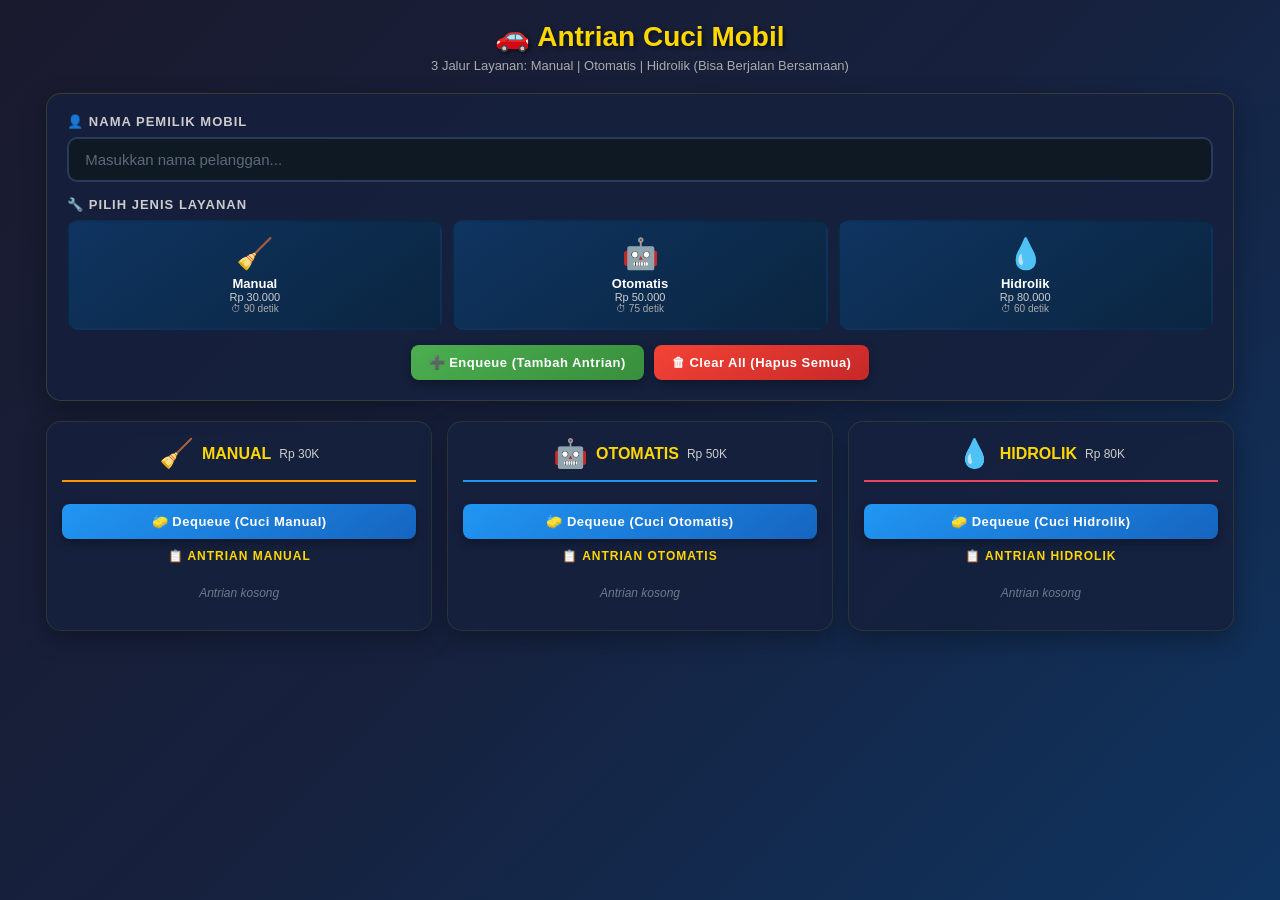
==== index.html @ aad92427 "Add files via upload" ====
<!DOCTYPE html>
<html lang="id">
<head>
    <meta charset="UTF-8">
    <meta name="viewport" content="width=device-width, initial-scale=1.0">
    <title>Antrian Cuci Mobil - 3 Jalur Layanan</title>
    <link rel="stylesheet" href="style.css">
</head>
<body>
    <div class="container">
        <h1>🚗 Antrian Cuci Mobil</h1>
        <p class="subtitle">3 Jalur Layanan: Manual | Otomatis | Hidrolik (Bisa Berjalan Bersamaan)</p>

        <!-- Notifikasi -->
        <div id="notif" class="notif"></div>

        <!-- Form Input -->
        <div class="form-group">
            <label for="namaInput">👤 Nama Pemilik Mobil</label>
            <input type="text" id="namaInput" placeholder="Masukkan nama pelanggan...">

            <label>🔧 Pilih Jenis Layanan</label>
            <div class="layanan-options">
                <div class="layanan-card" onclick="pilihLayanan('manual')" id="card-manual">
                    <span class="icon">🧹</span>
                    <span class="nama-layanan">Manual</span>
                    <span class="harga">Rp 30.000</span>
                    <span class="estimasi">⏱ 90 detik</span>
                </div>
                <div class="layanan-card" onclick="pilihLayanan('otomatis')" id="card-otomatis">
                    <span class="icon">🤖</span>
                    <span class="nama-layanan">Otomatis</span>
                    <span class="harga">Rp 50.000</span>
                    <span class="estimasi">⏱ 75 detik</span>
                </div>
                <div class="layanan-card" onclick="pilihLayanan('hidrolik')" id="card-hidrolik">
                    <span class="icon">💧</span>
                    <span class="nama-layanan">Hidrolik</span>
                    <span class="harga">Rp 80.000</span>
                    <span class="estimasi">⏱ 60 detik</span>
                </div>
            </div>

            <div class="btn-group">
                <button class="btn-tambah" onclick="tambahAntrian()">
                    <span class="btn-icon">➕</span> Enqueue (Tambah Antrian)
                </button>
                <button class="btn-reset" onclick="resetSemuaAntrian()">
                    <span class="btn-icon">🗑</span> Clear All (Hapus Semua)
                </button>
            </div>
        </div>

        <!-- 3 Panel Layanan Berdampingan -->
        <div class="panel-container">
            <!-- PANEL MANUAL -->
            <div class="panel-layanan panel-manual">
                <div class="panel-header">
                    <span class="panel-icon">🧹</span>
                    <h3>MANUAL</h3>
                    <span class="panel-harga">Rp 30K</span>
                </div>
                <div id="statusManual" class="status-cuci">
                    <div class="status-header">
                        <span class="icon-cuci">🧹</span>
                        <span class="status-text" id="statusTextManual">Siap</span>
                    </div>
                    <div class="status-info" id="statusInfoManual"></div>
                    <div class="progress-container">
                        <div class="progress-bar" id="progressBarManual"></div>
                    </div>
                    <div class="timer-text" id="timerTextManual">00:00</div>
                </div>
                <button class="btn-cuci" id="btnCuciManual" onclick="cuciMobil('manual')">
                    🧽 Dequeue (Cuci Manual)
                </button>
                <div class="antrian-mini">
                    <h4>📋 Antrian Manual</h4>
                    <div id="daftarAntrianManual">
                        <p class="kosong">Antrian kosong</p>
                    </div>
                </div>
            </div>

            <!-- PANEL OTOMATIS -->
            <div class="panel-layanan panel-otomatis">
                <div class="panel-header">
                    <span class="panel-icon">🤖</span>
                    <h3>OTOMATIS</h3>
                    <span class="panel-harga">Rp 50K</span>
                </div>
                <div id="statusOtomatis" class="status-cuci">
                    <div class="status-header">
                        <span class="icon-cuci">🤖</span>
                        <span class="status-text" id="statusTextOtomatis">Siap</span>
                    </div>
                    <div class="status-info" id="statusInfoOtomatis"></div>
                    <div class="progress-container">
                        <div class="progress-bar" id="progressBarOtomatis"></div>
                    </div>
                    <div class="timer-text" id="timerTextOtomatis">00:00</div>
                </div>
                <button class="btn-cuci" id="btnCuciOtomatis" onclick="cuciMobil('otomatis')">
                    🧽 Dequeue (Cuci Otomatis)
                </button>
                <div class="antrian-mini">
                    <h4>📋 Antrian Otomatis</h4>
                    <div id="daftarAntrianOtomatis">
                        <p class="kosong">Antrian kosong</p>
                    </div>
                </div>
            </div>

            <!-- PANEL HIDROLIK -->
            <div class="panel-layanan panel-hidrolik">
                <div class="panel-header">
                    <span class="panel-icon">💧</span>
                    <h3>HIDROLIK</h3>
                    <span class="panel-harga">Rp 80K</span>
                </div>
                <div id="statusHidrolik" class="status-cuci">
                    <div class="status-header">
                        <span class="icon-cuci">💧</span>
                        <span class="status-text" id="statusTextHidrolik">Siap</span>
                    </div>
                    <div class="status-info" id="statusInfoHidrolik"></div>
                    <div class="progress-container">
                        <div class="progress-bar" id="progressBarHidrolik"></div>
                    </div>
                    <div class="timer-text" id="timerTextHidrolik">00:00</div>
                </div>
                <button class="btn-cuci" id="btnCuciHidrolik" onclick="cuciMobil('hidrolik')">
                    🧽 Dequeue (Cuci Hidrolik)
                </button>
                <div class="antrian-mini">
                    <h4>📋 Antrian Hidrolik</h4>
                    <div id="daftarAntrianHidrolik">
                        <p class="kosong">Antrian kosong</p>
                    </div>
                </div>
            </div>
        </div>
    </div>

    <script src="script.js"></script>
</body>
</html>
---- style.css ----
/* ====================================
   RESET & BASE STYLES
   ==================================== */

* {
    margin: 0;
    padding: 0;
    box-sizing: border-box;
}

body {
    font-family: 'Segoe UI', Tahoma, Geneva, Verdana, sans-serif;
    background: linear-gradient(135deg, #1a1a2e 0%, #16213e 50%, #0f3460 100%);
    color: #ffffff;
    display: flex;
    justify-content: center;
    padding: 20px 15px;
    min-height: 100vh;
}

.container {
    width: 95%;
    max-width: 1200px;
    text-align: center;
}

h1 {
    margin-bottom: 5px;
    font-size: 28px;
    color: #ffd700;
    text-shadow: 2px 2px 4px rgba(0, 0, 0, 0.5);
}

.subtitle {
    margin-bottom: 20px;
    color: #aaaaaa;
    font-size: 13px;
}

.notif {
    background-color: #4caf50;
    color: white;
    padding: 12px 16px;
    border-radius: 10px;
    margin-bottom: 15px;
    display: none;
    font-weight: 500;
    box-shadow: 0 4px 15px rgba(0, 0, 0, 0.3);
    text-align: center;
    white-space: pre-line;
}

.notif.show {
    display: block;
    animation: slideDown 0.4s ease;
}

@keyframes slideDown {
    from { opacity: 0; transform: translateY(-20px); }
    to { opacity: 1; transform: translateY(0); }
}

/* ====================================
   FORM GROUP
   ==================================== */

.form-group {
    background-color: rgba(22, 33, 62, 0.9);
    padding: 20px;
    border-radius: 15px;
    margin-bottom: 20px;
    border: 1px solid rgba(255, 215, 0, 0.15);
    box-shadow: 0 8px 25px rgba(0, 0, 0, 0.3);
}

.form-group label {
    display: block;
    margin-bottom: 8px;
    font-weight: 600;
    text-align: left;
    color: #cccccc;
    font-size: 13px;
    text-transform: uppercase;
    letter-spacing: 1px;
}

.form-group input[type="text"] {
    width: 100%;
    padding: 12px 16px;
    border-radius: 10px;
    border: 2px solid #2a3a5c;
    background-color: #0f1923;
    color: #ffffff;
    font-size: 15px;
    margin-bottom: 15px;
    transition: all 0.3s ease;
    outline: none;
}

.form-group input[type="text"]:focus {
    border-color: #ffd700;
    box-shadow: 0 0 15px rgba(255, 215, 0, 0.2);
}

.form-group input[type="text"]::placeholder {
    color: #5a6a7a;
}

/* ====================================
   PILIHAN LAYANAN
   ==================================== */

.layanan-options {
    display: flex;
    gap: 10px;
    margin-bottom: 15px;
    flex-wrap: wrap;
}

.layanan-card {
    flex: 1;
    min-width: 100px;
    padding: 14px 8px;
    border-radius: 12px;
    background: linear-gradient(145deg, #0f3460 0%, #0a2540 100%);
    cursor: pointer;
    border: 2px solid transparent;
    transition: all 0.3s ease;
    text-align: center;
}

.layanan-card:hover {
    border-color: #ffd700;
    transform: translateY(-3px);
}

.layanan-card.selected {
    border-color: #ffd700;
    background: linear-gradient(145deg, #e94560 0%, #c23152 100%);
    box-shadow: 0 0 20px rgba(233, 69, 96, 0.5);
    transform: scale(1.05);
}

.layanan-card .icon { font-size: 30px; display: block; margin-bottom: 5px; }
.layanan-card .nama-layanan { font-weight: 700; font-size: 13px; display: block; }
.layanan-card .harga { font-size: 11px; color: #cccccc; display: block; }
.layanan-card .estimasi { font-size: 10px; color: #aaaaaa; display: block; }

/* ====================================
   TOMBOL
   ==================================== */

.btn-group {
    display: flex;
    gap: 10px;
    flex-wrap: wrap;
    justify-content: center;
}

button {
    padding: 10px 18px;
    border-radius: 8px;
    border: none;
    cursor: pointer;
    font-weight: 600;
    font-size: 13px;
    transition: all 0.25s ease;
    box-shadow: 0 4px 10px rgba(0, 0, 0, 0.3);
    letter-spacing: 0.5px;
}

button:hover:not(:disabled) {
    transform: translateY(-3px);
    box-shadow: 0 8px 20px rgba(0, 0, 0, 0.5);
}

button:disabled {
    opacity: 0.5;
    cursor: not-allowed;
    filter: grayscale(50%);
}

.btn-tambah {
    background: linear-gradient(145deg, #4caf50 0%, #388e3c 100%);
    color: white;
}

.btn-reset {
    background: linear-gradient(145deg, #f44336 0%, #c62828 100%);
    color: white;
}

.btn-cuci {
    background: linear-gradient(145deg, #2196F3 0%, #1565c0 100%);
    color: white;
    width: 100%;
    margin-top: 10px;
}

/* ====================================
   PANEL 3 LAYANAN
   ==================================== */

.panel-container {
    display: flex;
    gap: 15px;
    flex-wrap: wrap;
}

.panel-layanan {
    flex: 1;
    min-width: 280px;
    background-color: rgba(22, 33, 62, 0.9);
    padding: 15px;
    border-radius: 15px;
    border: 1px solid rgba(255, 215, 0, 0.1);
    box-shadow: 0 8px 25px rgba(0, 0, 0, 0.3);
}

.panel-header {
    display: flex;
    align-items: center;
    justify-content: center;
    gap: 8px;
    margin-bottom: 12px;
    padding-bottom: 10px;
    border-bottom: 2px solid rgba(255, 255, 255, 0.1);
}

.panel-icon { font-size: 28px; }
.panel-header h3 { font-size: 16px; color: #ffd700; }
.panel-harga { font-size: 12px; color: #ccc; }

.panel-manual .panel-header { border-bottom-color: #ff9800; }
.panel-otomatis .panel-header { border-bottom-color: #2196F3; }
.panel-hidrolik .panel-header { border-bottom-color: #e94560; }

/* ====================================
   STATUS CUCI
   ==================================== */

.status-cuci {
    background: linear-gradient(145deg, #1a4a7a 0%, #0f3460 100%);
    padding: 12px;
    border-radius: 10px;
    margin-bottom: 10px;
    border: 1px solid rgba(255, 255, 255, 0.1);
    display: none;
}

.status-cuci.active {
    display: block;
    animation: fadeIn 0.3s ease;
}

@keyframes fadeIn {
    from { opacity: 0; }
    to { opacity: 1; }
}

.status-cuci .status-header {
    display: flex;
    align-items: center;
    justify-content: center;
    gap: 8px;
    margin-bottom: 8px;
}

.status-cuci .icon-cuci {
    font-size: 28px;
    animation: bounce 0.8s infinite;
}

@keyframes bounce {
    0%, 100% { transform: translateY(0); }
    50% { transform: translateY(-8px); }
}

.status-cuci .status-text {
    font-size: 14px;
    font-weight: 700;
}

.status-cuci .status-info {
    font-size: 11px;
    margin-bottom: 8px;
    color: #e0e0e0;
}

.progress-container {
    background-color: rgba(255, 255, 255, 0.2);
    border-radius: 15px;
    height: 12px;
    overflow: hidden;
    margin-bottom: 5px;
}

.progress-bar {
    height: 100%;
    background: linear-gradient(90deg, #ffd700, #ff9800);
    border-radius: 15px;
    width: 0%;
    transition: width 0.5s ease;
}

.timer-text {
    font-size: 20px;
    font-weight: 700;
    color: #ffd700;
    font-family: 'Courier New', monospace;
}

/* ====================================
   ANTRIAN MINI
   ==================================== */

.antrian-mini {
    margin-top: 10px;
}

.antrian-mini h4 {
    font-size: 12px;
    color: #ffd700;
    margin-bottom: 8px;
    text-transform: uppercase;
    letter-spacing: 1px;
}

.antrian-item {
    background: linear-gradient(145deg, #0f3460 0%, #0a2540 100%);
    padding: 8px 12px;
    margin: 3px 0;
    border-radius: 6px;
    display: flex;
    justify-content: space-between;
    align-items: center;
    border-left: 3px solid #ffd700;
    font-size: 13px;
    animation: fadeInItem 0.3s ease;
}

@keyframes fadeInItem {
    from { opacity: 0; transform: translateX(-10px); }
    to { opacity: 1; transform: translateX(0); }
}

.antrian-item:first-child {
    border-left-color: #4caf50;
}

.antrian-item .nomor {
    font-weight: 700;
    color: #ffd700;
    width: 20%;
}

.antrian-item .nama {
    font-weight: 600;
    width: 80%;
}

.kosong {
    color: #6a7a8a;
    font-style: italic;
    padding: 15px;
    text-align: center;
    font-size: 12px;
}

/* ====================================
   RESPONSIVE
   ==================================== */

@media (max-width: 900px) {
    .panel-container {
        flex-direction: column;
    }
    
    .panel-layanan {
        min-width: 100%;
    }
}
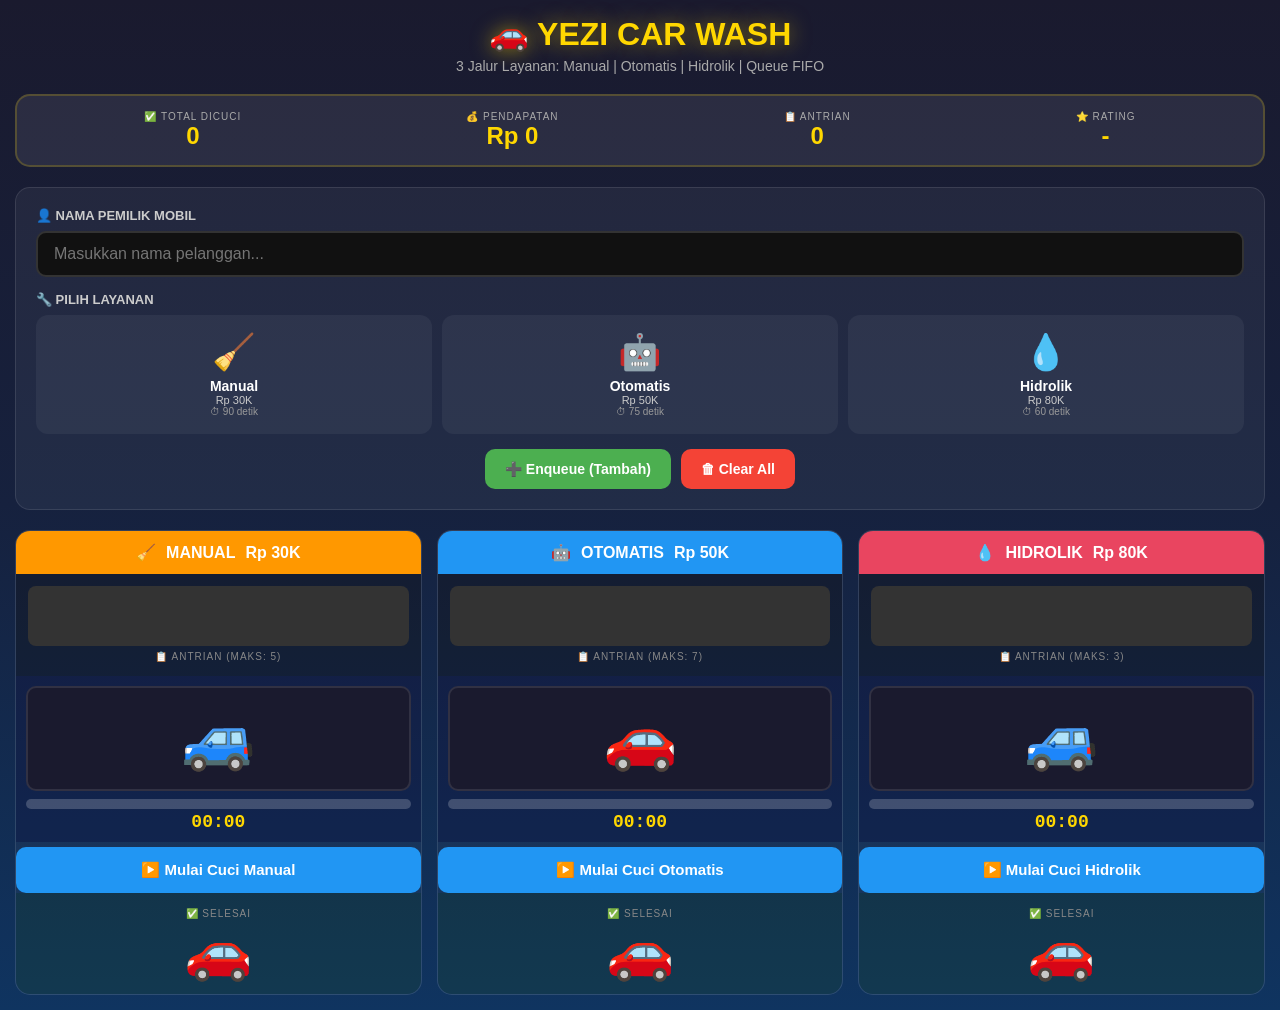
==== commit 3510b7bd: "Add files via upload" ====
--- a/index.html
+++ b/index.html
@@ -3,145 +3,857 @@
 <head>
     <meta charset="UTF-8">
     <meta name="viewport" content="width=device-width, initial-scale=1.0">
-    <title>Antrian Cuci Mobil - 3 Jalur Layanan</title>
-    <link rel="stylesheet" href="style.css">
+    <title>🚗 YeZi Car Wash - Animasi | Queue FIFO</title>
+    
+    <!-- ========================================= -->
+    <!-- CSS INTERNAL (Langsung dalam HTML)        -->
+    <!-- ========================================= -->
+    <style>
+        * {
+            margin: 0;
+            padding: 0;
+            box-sizing: border-box;
+        }
+
+        body {
+            font-family: 'Segoe UI', Tahoma, Geneva, Verdana, sans-serif;
+            background: linear-gradient(180deg, #1a1a2e 0%, #16213e 50%, #0f3460 100%);
+            color: #ffffff;
+            display: flex;
+            justify-content: center;
+            padding: 15px;
+            min-height: 100vh;
+        }
+
+        .container {
+            width: 100%;
+            max-width: 1300px;
+            text-align: center;
+        }
+
+        /* HEADER */
+        h1 {
+            font-size: 32px;
+            color: #ffd700;
+            margin-bottom: 5px;
+            text-shadow: 0 0 20px rgba(255, 215, 0, 0.5);
+        }
+
+        .subtitle {
+            color: #aaa;
+            font-size: 14px;
+            margin-bottom: 20px;
+        }
+
+        /* NOTIFIKASI */
+        .notif {
+            background: #4caf50;
+            color: #fff;
+            padding: 14px 20px;
+            border-radius: 12px;
+            margin-bottom: 15px;
+            display: none;
+            font-weight: 600;
+            white-space: pre-line;
+            box-shadow: 0 8px 25px rgba(0,0,0,0.3);
+        }
+
+        .notif.show {
+            display: block;
+            animation: slideDown 0.4s ease;
+        }
+
+        @keyframes slideDown {
+            from { opacity: 0; transform: translateY(-30px); }
+            to { opacity: 1; transform: translateY(0); }
+        }
+
+        /* DASHBOARD */
+        .dashboard {
+            background: rgba(255,255,255,0.08);
+            padding: 15px 20px;
+            border-radius: 15px;
+            margin-bottom: 20px;
+            display: flex;
+            justify-content: space-around;
+            flex-wrap: wrap;
+            gap: 10px;
+            border: 2px solid rgba(255,215,0,0.2);
+        }
+
+        .dashboard-item {
+            text-align: center;
+        }
+
+        .dashboard-item .label {
+            font-size: 10px;
+            color: #aaa;
+            text-transform: uppercase;
+            letter-spacing: 1px;
+        }
+
+        .dashboard-item .value {
+            font-size: 24px;
+            font-weight: 800;
+            color: #ffd700;
+        }
+
+        @keyframes pulse {
+            0%, 100% { transform: scale(1); }
+            50% { transform: scale(1.15); color: #ff9800; }
+        }
+
+        .dashboard .value.updated {
+            animation: pulse 0.4s ease;
+        }
+
+        /* FORM */
+        .form-group {
+            background: rgba(255,255,255,0.05);
+            padding: 20px;
+            border-radius: 15px;
+            margin-bottom: 20px;
+            border: 1px solid rgba(255,255,255,0.1);
+        }
+
+        .form-group label {
+            display: block;
+            margin-bottom: 8px;
+            font-weight: 600;
+            text-align: left;
+            color: #ccc;
+            font-size: 13px;
+            text-transform: uppercase;
+        }
+
+        .form-group input[type="text"] {
+            width: 100%;
+            padding: 12px 16px;
+            border-radius: 10px;
+            border: 2px solid #333;
+            background: #111;
+            color: #fff;
+            font-size: 16px;
+            margin-bottom: 15px;
+            outline: none;
+            transition: 0.3s;
+        }
+
+        .form-group input[type="text"]:focus {
+            border-color: #ffd700;
+            box-shadow: 0 0 15px rgba(255,215,0,0.2);
+        }
+
+        /* KARTU LAYANAN */
+        .layanan-options {
+            display: flex;
+            gap: 10px;
+            margin-bottom: 15px;
+            flex-wrap: wrap;
+        }
+
+        .layanan-card {
+            flex: 1;
+            min-width: 100px;
+            padding: 15px 10px;
+            border-radius: 12px;
+            background: rgba(255,255,255,0.05);
+            cursor: pointer;
+            border: 2px solid transparent;
+            transition: 0.3s;
+            text-align: center;
+        }
+
+        .layanan-card:hover {
+            border-color: #ffd700;
+            background: rgba(255,255,255,0.1);
+        }
+
+        .layanan-card.selected {
+            border-color: #ffd700;
+            background: #e94560;
+            box-shadow: 0 0 25px rgba(233,69,96,0.5);
+        }
+
+        .layanan-card .icon { font-size: 35px; display: block; margin-bottom: 5px; }
+        .layanan-card .nama-layanan { font-weight: 700; font-size: 14px; display: block; }
+        .layanan-card .harga { font-size: 11px; color: #ccc; display: block; }
+        .layanan-card .estimasi { font-size: 10px; color: #999; display: block; }
+
+        /* TOMBOL */
+        .btn-group {
+            display: flex;
+            gap: 10px;
+            flex-wrap: wrap;
+            justify-content: center;
+        }
+
+        button {
+            padding: 12px 20px;
+            border-radius: 10px;
+            border: none;
+            cursor: pointer;
+            font-weight: 600;
+            font-size: 14px;
+            transition: 0.3s;
+            color: #fff;
+        }
+
+        button:hover:not(:disabled) {
+            transform: translateY(-3px);
+            box-shadow: 0 8px 20px rgba(0,0,0,0.4);
+        }
+
+        button:disabled {
+            opacity: 0.4;
+            cursor: not-allowed;
+        }
+
+        .btn-tambah { background: #4caf50; }
+        .btn-reset { background: #f44336; }
+        .btn-cuci {
+            background: #2196F3;
+            width: 100%;
+            margin-top: 5px;
+            padding: 14px;
+            font-size: 15px;
+        }
+
+        /* PANEL AREA */
+        .panel-container {
+            display: flex;
+            gap: 15px;
+            flex-wrap: wrap;
+        }
+
+        .jalur-cuci {
+            flex: 1;
+            min-width: 350px;
+            background: rgba(255,255,255,0.03);
+            border-radius: 15px;
+            border: 1px solid rgba(255,255,255,0.1);
+            overflow: hidden;
+        }
+
+        .jalur-header {
+            display: flex;
+            align-items: center;
+            justify-content: center;
+            gap: 10px;
+            padding: 12px;
+            font-weight: 700;
+        }
+
+        .jalur-manual .jalur-header { background: #ff9800; }
+        .jalur-otomatis .jalur-header { background: #2196F3; }
+        .jalur-hidrolik .jalur-header { background: #e94560; }
+
+        .jalur-header h3 { font-size: 16px; }
+
+        /* AREA ANTRIAN */
+        .area-antrian {
+            padding: 12px;
+            background: rgba(0,0,0,0.3);
+            min-height: 100px;
+        }
+
+        .jalan-raya {
+            background: #333;
+            border-radius: 8px;
+            padding: 15px 10px;
+            min-height: 60px;
+            position: relative;
+            overflow-x: auto;
+        }
+
+        .slot-antrian {
+            display: flex;
+            gap: 12px;
+            align-items: center;
+            position: relative;
+            z-index: 1;
+        }
+
+        .mobil-antrian-item {
+            font-size: 40px;
+            display: inline-block;
+            animation: mobilMasuk 0.5s ease;
+            flex-shrink: 0;
+            position: relative;
+        }
+
+        .mobil-antrian-item::after {
+            content: attr(data-nama);
+            position: absolute;
+            bottom: -20px;
+            left: 50%;
+            transform: translateX(-50%);
+            font-size: 10px;
+            background: #000;
+            color: #fff;
+            padding: 10px 10px;
+            border-radius: 10px;
+            white-space: nowrap;
+        }
+
+        @keyframes mobilMasuk {
+            from { transform: translateX(-60px); opacity: 0; }
+            to { transform: translateX(0); opacity: 1; }
+        }
+
+        .label-area {
+            font-size: 10px;
+            color: #888;
+            margin-top: 5px;
+            text-transform: uppercase;
+            letter-spacing: 1px;
+        }
+
+        /* AREA CUCI */
+        .area-cuci {
+            padding: 10px;
+            background: rgba(0,0,50,0.3);
+            min-height: 120px;
+        }
+
+        .ruang-cuci {
+            background: #1a1a2e;
+            border-radius: 10px;
+            padding: 15px;
+            position: relative;
+            min-height: 100px;
+            display: flex;
+            flex-direction: column;
+            align-items: center;
+            justify-content: center;
+            border: 2px solid rgba(255,255,255,0.1);
+        }
+
+        .mobil-cuci-container {
+            font-size: 60px;
+            z-index: 2;
+            transition: 0.5s;
+        }
+
+        .mobil-cuci-container.terangkat {
+            animation: naikTurun 1s ease-in-out infinite alternate;
+        }
+
+        @keyframes naikTurun {
+            from { transform: translateY(0); }
+            to { transform: translateY(-25px); }
+        }
+
+        .mobil-sedang-dicuci {
+            display: inline-block;
+            animation: goyang 0.3s ease infinite;
+        }
+
+        @keyframes goyang {
+            0%, 100% { transform: rotate(0); }
+            25% { transform: rotate(-4deg); }
+            75% { transform: rotate(4deg); }
+        }
+
+        /* Efek Cucian */
+        .efek-cucian {
+            position: absolute;
+            top: 0;
+            left: 0;
+            right: 0;
+            bottom: 0;
+            pointer-events: none;
+            z-index: 3;
+            display: none;
+        }
+
+        .efek-cucian span {
+            position: absolute;
+            font-size: 28px;
+        }
+
+        .efek-cucian .pekerja { left: 10%; top: 30%; animation: geser 1.5s ease-in-out infinite; }
+        .efek-cucian .robot { left: 10%; top: 30%; animation: geser 1.5s ease-in-out infinite; }
+        .efek-cucian .spons { left: 30%; top: 40%; animation: putar 1s linear infinite; }
+        .efek-cucian .sabun { left: 50%; top: 20%; animation: busa 2s ease-in-out infinite; }
+        .efek-cucian .air { right: 25%; top: 35%; animation: semprot 0.6s ease-in-out infinite; }
+        .efek-cucian .sikat { left: 40%; top: 25%; animation: putar 0.8s linear infinite; }
+        .efek-cucian .lift { left: 15%; bottom: 15%; font-size: 35px; }
+
+        @keyframes geser {
+            0%, 100% { transform: translateX(0); }
+            50% { transform: translateX(25px); }
+        }
+
+        @keyframes putar {
+            from { transform: rotate(0); }
+            to { transform: rotate(360deg); }
+        }
+
+        @keyframes busa {
+            0%, 100% { transform: scale(0.5); opacity: 0; }
+            50% { transform: scale(1.5); opacity: 1; }
+        }
+
+        @keyframes semprot {
+            0%, 100% { transform: translateY(0); opacity: 0.5; }
+            50% { transform: translateY(-15px); opacity: 1; }
+        }
+
+        /* Progress */
+        .progress-container {
+            background: rgba(255,255,255,0.2);
+            border-radius: 10px;
+            height: 10px;
+            overflow: hidden;
+            margin-top: 8px;
+            width: 100%;
+        }
+
+        .progress-bar {
+            height: 100%;
+            background: #4caf50;
+            border-radius: 10px;
+            width: 0%;
+            transition: width 0.5s;
+        }
+
+        .timer-text {
+            font-size: 18px;
+            font-weight: 700;
+            color: #ffd700;
+            font-family: monospace;
+            margin-top: 3px;
+        }
+
+        /* AREA KELUAR */
+        .area-keluar {
+            padding: 10px;
+            background: rgba(0,50,0,0.2);
+            min-height: 70px;
+            display: flex;
+            flex-direction: column;
+            align-items: center;
+            justify-content: center;
+        }
+
+        .mobil-bersih-container {
+            font-size: 55px;
+        }
+
+        .mobil-selesai {
+            display: inline-block;
+        }
+
+        .mobil-selesai.kinclong {
+            animation: kinclong 0.6s ease infinite alternate;
+        }
+
+        @keyframes kinclong {
+            from { filter: brightness(1); transform: scale(1); }
+            to { filter: brightness(1.5) drop-shadow(0 0 15px gold); transform: scale(1.15); }
+        }
+
+        /* CONFETTI */
+        .confetti-particle {
+            position: fixed;
+            top: -50px;
+            z-index: 9999;
+            pointer-events: none;
+            animation: confettiJatuh 2.5s ease-out forwards;
+        }
+
+        @keyframes confettiJatuh {
+            0% { transform: translateY(0) rotate(0deg); opacity: 1; }
+            100% { transform: translateY(105vh) rotate(720deg); opacity: 0; }
+        }
+
+        /* RESPONSIVE */
+        @media (max-width: 1100px) {
+            .panel-container { flex-direction: column; }
+            .jalur-cuci { min-width: 100%; }
+        }
+
+        @media (max-width: 500px) {
+            h1 { font-size: 22px; }
+            .mobil-cuci-container { font-size: 40px; }
+            .mobil-bersih-container { font-size: 40px; }
+        }
+    </style>
 </head>
 <body>
+    <!-- ========================================= -->
+    <!-- KONTAINER UTAMA                           -->
+    <!-- ========================================= -->
     <div class="container">
-        <h1>🚗 Antrian Cuci Mobil</h1>
-        <p class="subtitle">3 Jalur Layanan: Manual | Otomatis | Hidrolik (Bisa Berjalan Bersamaan)</p>
-
-        <!-- Notifikasi -->
+        
+        <h1>🚗 YEZI CAR WASH</h1>
+        <p class="subtitle">3 Jalur Layanan: Manual | Otomatis | Hidrolik | Queue FIFO</p>
+
+        <!-- DASHBOARD -->
+        <div class="dashboard">
+            <div class="dashboard-item">
+                <div class="label">✅ Total Dicuci</div>
+                <div class="value" id="totalDicuci">0</div>
+            </div>
+            <div class="dashboard-item">
+                <div class="label">💰 Pendapatan</div>
+                <div class="value" id="totalPendapatan">Rp 0</div>
+            </div>
+            <div class="dashboard-item">
+                <div class="label">📋 Antrian</div>
+                <div class="value" id="totalAntrian">0</div>
+            </div>
+            <div class="dashboard-item">
+                <div class="label">⭐ Rating</div>
+                <div class="value" id="rating">-</div>
+            </div>
+        </div>
+
+        <!-- NOTIFIKASI -->
         <div id="notif" class="notif"></div>
 
-        <!-- Form Input -->
+        <!-- FORM INPUT -->
         <div class="form-group">
-            <label for="namaInput">👤 Nama Pemilik Mobil</label>
+            <label>👤 Nama Pemilik Mobil</label>
             <input type="text" id="namaInput" placeholder="Masukkan nama pelanggan...">
 
-            <label>🔧 Pilih Jenis Layanan</label>
+            <label>🔧 Pilih Layanan</label>
             <div class="layanan-options">
                 <div class="layanan-card" onclick="pilihLayanan('manual')" id="card-manual">
                     <span class="icon">🧹</span>
                     <span class="nama-layanan">Manual</span>
-                    <span class="harga">Rp 30.000</span>
+                    <span class="harga">Rp 30K</span>
                     <span class="estimasi">⏱ 90 detik</span>
                 </div>
                 <div class="layanan-card" onclick="pilihLayanan('otomatis')" id="card-otomatis">
                     <span class="icon">🤖</span>
                     <span class="nama-layanan">Otomatis</span>
-                    <span class="harga">Rp 50.000</span>
+                    <span class="harga">Rp 50K</span>
                     <span class="estimasi">⏱ 75 detik</span>
                 </div>
                 <div class="layanan-card" onclick="pilihLayanan('hidrolik')" id="card-hidrolik">
                     <span class="icon">💧</span>
                     <span class="nama-layanan">Hidrolik</span>
-                    <span class="harga">Rp 80.000</span>
+                    <span class="harga">Rp 80K</span>
                     <span class="estimasi">⏱ 60 detik</span>
                 </div>
             </div>
 
             <div class="btn-group">
-                <button class="btn-tambah" onclick="tambahAntrian()">
-                    <span class="btn-icon">➕</span> Enqueue (Tambah Antrian)
-                </button>
-                <button class="btn-reset" onclick="resetSemuaAntrian()">
-                    <span class="btn-icon">🗑</span> Clear All (Hapus Semua)
-                </button>
+                <button class="btn-tambah" onclick="tambahAntrian()">➕ Enqueue (Tambah)</button>
+                <button class="btn-reset" onclick="resetSemuaAntrian()">🗑 Clear All</button>
             </div>
         </div>
 
-        <!-- 3 Panel Layanan Berdampingan -->
+        <!-- PANEL 3 JALUR -->
         <div class="panel-container">
-            <!-- PANEL MANUAL -->
-            <div class="panel-layanan panel-manual">
-                <div class="panel-header">
-                    <span class="panel-icon">🧹</span>
-                    <h3>MANUAL</h3>
-                    <span class="panel-harga">Rp 30K</span>
-                </div>
-                <div id="statusManual" class="status-cuci">
-                    <div class="status-header">
-                        <span class="icon-cuci">🧹</span>
-                        <span class="status-text" id="statusTextManual">Siap</span>
-                    </div>
-                    <div class="status-info" id="statusInfoManual"></div>
+            
+            <!-- ============== MANUAL ============== -->
+            <div class="jalur-cuci jalur-manual">
+                <div class="jalur-header"><span>🧹</span><h3>MANUAL</h3><span>Rp 30K</span></div>
+                
+                <div class="area-antrian">
+                    <div class="jalan-raya">
+                        <div class="slot-antrian" id="slotAntrianManual"></div>
+                    </div>
+                    <span class="label-area">📋 Antrian (Maks: 5)</span>
+                </div>
+
+                <div class="area-cuci">
+                    <div class="ruang-cuci" style="position:relative;">
+                        <div class="mobil-cuci-container" id="mobilCuciManual">
+                            <span class="mobil-sedang-dicuci">🚙</span>
+                        </div>
+                        <div class="efek-cucian" id="efekManual">
+                            <span class="pekerja">👨‍🔧</span>
+                            <span class="spons">🧽</span>
+                            <span class="sabun">🫧</span>
+                            <span class="air">💦</span>
+                        </div>
+                    </div>
                     <div class="progress-container">
                         <div class="progress-bar" id="progressBarManual"></div>
                     </div>
                     <div class="timer-text" id="timerTextManual">00:00</div>
                 </div>
-                <button class="btn-cuci" id="btnCuciManual" onclick="cuciMobil('manual')">
-                    🧽 Dequeue (Cuci Manual)
-                </button>
-                <div class="antrian-mini">
-                    <h4>📋 Antrian Manual</h4>
-                    <div id="daftarAntrianManual">
-                        <p class="kosong">Antrian kosong</p>
+
+                <button class="btn-cuci" id="btnCuciManual" onclick="cuciMobil('manual')">▶️ Mulai Cuci Manual</button>
+
+                <div class="area-keluar">
+                    <span class="label-area">✅ Selesai</span>
+                    <div class="mobil-bersih-container" id="mobilBersihManual">
+                        <span class="mobil-selesai">🚗</span>
                     </div>
                 </div>
             </div>
 
-            <!-- PANEL OTOMATIS -->
-            <div class="panel-layanan panel-otomatis">
-                <div class="panel-header">
-                    <span class="panel-icon">🤖</span>
-                    <h3>OTOMATIS</h3>
-                    <span class="panel-harga">Rp 50K</span>
-                </div>
-                <div id="statusOtomatis" class="status-cuci">
-                    <div class="status-header">
-                        <span class="icon-cuci">🤖</span>
-                        <span class="status-text" id="statusTextOtomatis">Siap</span>
-                    </div>
-                    <div class="status-info" id="statusInfoOtomatis"></div>
+            <!-- ============== OTOMATIS ============== -->
+            <div class="jalur-cuci jalur-otomatis">
+                <div class="jalur-header"><span>🤖</span><h3>OTOMATIS</h3><span>Rp 50K</span></div>
+                
+                <div class="area-antrian">
+                    <div class="jalan-raya">
+                        <div class="slot-antrian" id="slotAntrianOtomatis"></div>
+                    </div>
+                    <span class="label-area">📋 Antrian (Maks: 7)</span>
+                </div>
+
+                <div class="area-cuci">
+                    <div class="ruang-cuci" style="position:relative;">
+                        <div class="mobil-cuci-container" id="mobilCuciOtomatis">
+                            <span class="mobil-sedang-dicuci">🚗</span>
+                        </div>
+                        <div class="efek-cucian" id="efekOtomatis">
+                            <span class="robot">🤖</span>
+                            <span class="sikat">🪥</span>
+                            <span class="air">💦</span>
+                            <span class="sabun">🫧</span>
+                        </div>
+                    </div>
                     <div class="progress-container">
                         <div class="progress-bar" id="progressBarOtomatis"></div>
                     </div>
                     <div class="timer-text" id="timerTextOtomatis">00:00</div>
                 </div>
-                <button class="btn-cuci" id="btnCuciOtomatis" onclick="cuciMobil('otomatis')">
-                    🧽 Dequeue (Cuci Otomatis)
-                </button>
-                <div class="antrian-mini">
-                    <h4>📋 Antrian Otomatis</h4>
-                    <div id="daftarAntrianOtomatis">
-                        <p class="kosong">Antrian kosong</p>
+
+                <button class="btn-cuci" id="btnCuciOtomatis" onclick="cuciMobil('otomatis')">▶️ Mulai Cuci Otomatis</button>
+
+                <div class="area-keluar">
+                    <span class="label-area">✅ Selesai</span>
+                    <div class="mobil-bersih-container" id="mobilBersihOtomatis">
+                        <span class="mobil-selesai">🚗</span>
                     </div>
                 </div>
             </div>
 
-            <!-- PANEL HIDROLIK -->
-            <div class="panel-layanan panel-hidrolik">
-                <div class="panel-header">
-                    <span class="panel-icon">💧</span>
-                    <h3>HIDROLIK</h3>
-                    <span class="panel-harga">Rp 80K</span>
-                </div>
-                <div id="statusHidrolik" class="status-cuci">
-                    <div class="status-header">
-                        <span class="icon-cuci">💧</span>
-                        <span class="status-text" id="statusTextHidrolik">Siap</span>
-                    </div>
-                    <div class="status-info" id="statusInfoHidrolik"></div>
+            <!-- ============== HIDROLIK ============== -->
+            <div class="jalur-cuci jalur-hidrolik">
+                <div class="jalur-header"><span>💧</span><h3>HIDROLIK</h3><span>Rp 80K</span></div>
+                
+                <div class="area-antrian">
+                    <div class="jalan-raya">
+                        <div class="slot-antrian" id="slotAntrianHidrolik"></div>
+                    </div>
+                    <span class="label-area">📋 Antrian (Maks: 3)</span>
+                </div>
+
+                <div class="area-cuci">
+                    <div class="ruang-cuci" style="position:relative;">
+                        <div class="mobil-cuci-container terangkat" id="mobilCuciHidrolik">
+                            <span class="mobil-sedang-dicuci">🚙</span>
+                        </div>
+                        <div class="efek-cucian" id="efekHidrolik">
+                            <span class="lift">🏗️</span>
+                            <span class="air">💦</span>
+                            <span class="air" style="right:30%; top:40%;">💦</span>
+                        </div>
+                    </div>
                     <div class="progress-container">
                         <div class="progress-bar" id="progressBarHidrolik"></div>
                     </div>
                     <div class="timer-text" id="timerTextHidrolik">00:00</div>
                 </div>
-                <button class="btn-cuci" id="btnCuciHidrolik" onclick="cuciMobil('hidrolik')">
-                    🧽 Dequeue (Cuci Hidrolik)
-                </button>
-                <div class="antrian-mini">
-                    <h4>📋 Antrian Hidrolik</h4>
-                    <div id="daftarAntrianHidrolik">
-                        <p class="kosong">Antrian kosong</p>
+
+                <button class="btn-cuci" id="btnCuciHidrolik" onclick="cuciMobil('hidrolik')">▶️ Mulai Cuci Hidrolik</button>
+
+                <div class="area-keluar">
+                    <span class="label-area">✅ Selesai</span>
+                    <div class="mobil-bersih-container" id="mobilBersihHidrolik">
+                        <span class="mobil-selesai">🚗</span>
                     </div>
                 </div>
             </div>
+
         </div>
+        <!-- AKHIR PANEL -->
+
     </div>
 
-    <script src="script.js"></script>
+    <!-- ========================================= -->
+    <!-- JAVASCRIPT INTERNAL                       -->
+    <!-- ========================================= -->
+    <script>
+        console.log('🚀 Program dimulai...');
+
+        // Data Queue
+        const queues = { 'manual': [], 'otomatis': [], 'hidrolik': [] };
+        const mesinCuci = { 'manual': false, 'otomatis': false, 'hidrolik': false };
+        const timerIntervals = { 'manual': null, 'otomatis': null, 'hidrolik': null };
+        let layananDipilih = '';
+
+        const durasiLayanan = { 'manual': 60, 'otomatis': 75, 'hidrolik':  90}; // Dipercepat untuk demo
+        const namaLayanan = { 'manual': 'MANUAL', 'otomatis': 'OTOMATIS', 'hidrolik': 'HIDROLIK' };
+        const harga = { 'manual': 30000, 'otomatis': 50000, 'hidrolik': 80000 };
+        const maxAntrian = { 'manual': 5, 'otomatis': 7, 'hidrolik': 3 };
+        const mobilEmoji = ['🚗', '🚙', '🚕', '🚓', '🚘', '🚖', '🚐', '🛻'];
+
+        let totalPendapatan = 0;
+        let totalDicuci = 0;
+        let rating = 0;
+
+        function capitalize(str) { return str.charAt(0).toUpperCase() + str.slice(1); }
+        function formatWaktu(d) { const m = Math.floor(d/60); const s = d%60; return String(m).padStart(2,'0')+':'+String(s).padStart(2,'0'); }
+
+        function tampilkanNotif(pesan, warna) {
+            if (!warna) warna = '#4caf50';
+            const n = document.getElementById('notif');
+            n.textContent = pesan;
+            n.style.backgroundColor = warna;
+            n.classList.add('show');
+            setTimeout(() => n.classList.remove('show'), 4000);
+        }
+
+        function updateDashboard() {
+            document.getElementById('totalDicuci').textContent = totalDicuci;
+            document.getElementById('totalPendapatan').textContent = 'Rp ' + totalPendapatan.toLocaleString('id-ID');
+            document.getElementById('totalAntrian').textContent = queues['manual'].length + queues['otomatis'].length + queues['hidrolik'].length;
+            const el = document.getElementById('totalPendapatan');
+            el.classList.add('updated');
+            setTimeout(() => el.classList.remove('updated'), 500);
+        }
+
+        function pilihLayanan(l) {
+            layananDipilih = l;
+            document.querySelectorAll('.layanan-card').forEach(c => c.classList.remove('selected'));
+            document.getElementById('card-' + l).classList.add('selected');
+        }
+
+        function updateTampilanAntrian(layanan) {
+            const container = document.getElementById('slotAntrian' + capitalize(layanan));
+            container.innerHTML = '';
+            queues[layanan].forEach((item, i) => {
+                const div = document.createElement('span');
+                div.className = 'mobil-antrian-item';
+                div.textContent = item.emoji;
+                div.setAttribute('data-nama', item.nama);
+                div.style.animationDelay = (i * 0.1) + 's';
+                container.appendChild(div);
+            });
+        }
+
+        function tambahAntrian() {
+            const nama = document.getElementById('namaInput').value.trim();
+            if (!nama) { tampilkanNotif('❌ Nama tidak boleh kosong!', '#f44336'); return; }
+            if (!layananDipilih) { tampilkanNotif('❌ Pilih layanan dulu!', '#f44336'); return; }
+            if (queues[layananDipilih].length >= maxAntrian[layananDipilih]) {
+                tampilkanNotif('❌ Antrian ' + namaLayanan[layananDipilih] + ' PENUH!', '#f44336');
+                return;
+            }
+
+            const pelanggan = { nama, layanan: layananDipilih, emoji: mobilEmoji[Math.floor(Math.random() * mobilEmoji.length)] };
+            queues[layananDipilih].push(pelanggan);
+            updateTampilanAntrian(layananDipilih);
+            updateDashboard();
+            document.getElementById('namaInput').value = '';
+            layananDipilih = '';
+            document.querySelectorAll('.layanan-card').forEach(c => c.classList.remove('selected'));
+            tampilkanNotif('✅ ' + nama + ' masuk antrian ' + namaLayanan[pelanggan.layanan] + '!');
+            console.log('✅ ENQUEUE: ' + nama);
+        }
+
+        function cuciMobil(layanan) {
+            const queue = queues[layanan];
+            if (queue.length === 0) { tampilkanNotif('⚠️ Antrian kosong!', '#ff9800'); return; }
+            if (mesinCuci[layanan]) { tampilkanNotif('⏳ Sedang mencuci!', '#ff9800'); return; }
+
+            const mobil = queue.shift();
+            mesinCuci[layanan] = true;
+            document.getElementById('btnCuci' + capitalize(layanan)).disabled = true;
+            updateTampilanAntrian(layanan);
+            updateDashboard();
+
+            // Animasi mobil masuk
+            document.getElementById('mobilCuci' + capitalize(layanan)).querySelector('.mobil-sedang-dicuci').textContent = mobil.emoji;
+            
+            // Tampilkan efek
+            document.getElementById('efek' + capitalize(layanan)).style.display = 'block';
+            document.getElementById('mobilBersih' + capitalize(layanan)).querySelector('.mobil-selesai').classList.remove('kinclong');
+
+            const durasi = durasiLayanan[layanan];
+            const progressBar = document.getElementById('progressBar' + capitalize(layanan));
+            const timerText = document.getElementById('timerText' + capitalize(layanan));
+            progressBar.style.width = '0%';
+            timerText.textContent = formatWaktu(durasi);
+
+            console.log('🧽 MENCUCI: ' + mobil.nama);
+
+            let sisa = durasi;
+            timerIntervals[layanan] = setInterval(() => {
+                sisa--;
+                const progress = ((durasi - sisa) / durasi) * 100;
+                progressBar.style.width = progress + '%';
+                timerText.textContent = formatWaktu(sisa);
+
+                if (progress > 80) progressBar.style.background = '#f44336';
+                else if (progress > 40) progressBar.style.background = '#ff9800';
+
+                if (sisa <= 0) {
+                    clearInterval(timerIntervals[layanan]);
+                    mesinCuci[layanan] = false;
+                    document.getElementById('btnCuci' + capitalize(layanan)).disabled = false;
+                    document.getElementById('efek' + capitalize(layanan)).style.display = 'none';
+                    document.getElementById('mobilCuci' + capitalize(layanan)).querySelector('.mobil-sedang-dicuci').textContent = '🚙';
+                    progressBar.style.background = '#4caf50';
+
+                    // Mobil bersih
+                    const mobilBersih = document.getElementById('mobilBersih' + capitalize(layanan)).querySelector('.mobil-selesai');
+                    mobilBersih.textContent = mobil.emoji + '✨';
+                    mobilBersih.classList.add('kinclong');
+
+                    totalDicuci++;
+                    totalPendapatan += harga[layanan];
+                    rating = Math.floor(Math.random() * 3) + 3;
+                    document.getElementById('rating').textContent = '⭐'.repeat(rating);
+                    updateDashboard();
+
+                    // Confetti
+                    for (let i = 0; i < 30; i++) {
+                        setTimeout(() => {
+                            const c = document.createElement('div');
+                            c.className = 'confetti-particle';
+                            c.textContent = ['🎉','✨','🌟','🎊','💫'][Math.floor(Math.random()*5)];
+                            c.style.left = Math.random() * 100 + '%';
+                            c.style.fontSize = (20 + Math.random() * 30) + 'px';
+                            document.body.appendChild(c);
+                            setTimeout(() => c.remove(), 3000);
+                        }, i * 50);
+                    }
+
+                    tampilkanNotif('🎉 SELESAI! ' + mobil.nama + ' kinclong! ⭐' + rating + '/5\n💰 +Rp ' + harga[layanan].toLocaleString('id-ID'));
+                    console.log('✅ SELESAI: ' + mobil.nama);
+                }
+            }, 1000);
+        }
+
+        function resetSemuaAntrian() {
+            if (Object.values(mesinCuci).some(v => v)) {
+                tampilkanNotif('⚠️ Ada mesin mencuci!', '#ff9800');
+                return;
+            }
+            if (Object.values(queues).every(q => q.length === 0)) {
+                tampilkanNotif('⚠️ Antrian sudah kosong!', '#ff9800');
+                return;
+            }
+            if (confirm('Hapus semua antrian?')) {
+                queues['manual'] = []; queues['otomatis'] = []; queues['hidrolik'] = [];
+                updateTampilanAntrian('manual'); updateTampilanAntrian('otomatis'); updateTampilanAntrian('hidrolik');
+                updateDashboard();
+                ['manual','otomatis','hidrolik'].forEach(l => {
+                    document.getElementById('mobilBersih' + capitalize(l)).querySelector('.mobil-selesai').classList.remove('kinclong');
+                    document.getElementById('mobilBersih' + capitalize(l)).querySelector('.mobil-selesai').textContent = '🚗';
+                });
+                tampilkanNotif('🗑 Antrian dihapus!', '#f44336');
+            }
+        }
+
+        // Inisialisasi
+        updateDashboard();
+        ['manual','otomatis','hidrolik'].forEach(l => {
+            document.getElementById('efek' + capitalize(l)).style.display = 'none';
+        });
+
+        console.log('✅ Program siap! Pilih layanan → isi nama → Enqueue → Cuci!');
+    </script>
 </body>
 </html>
